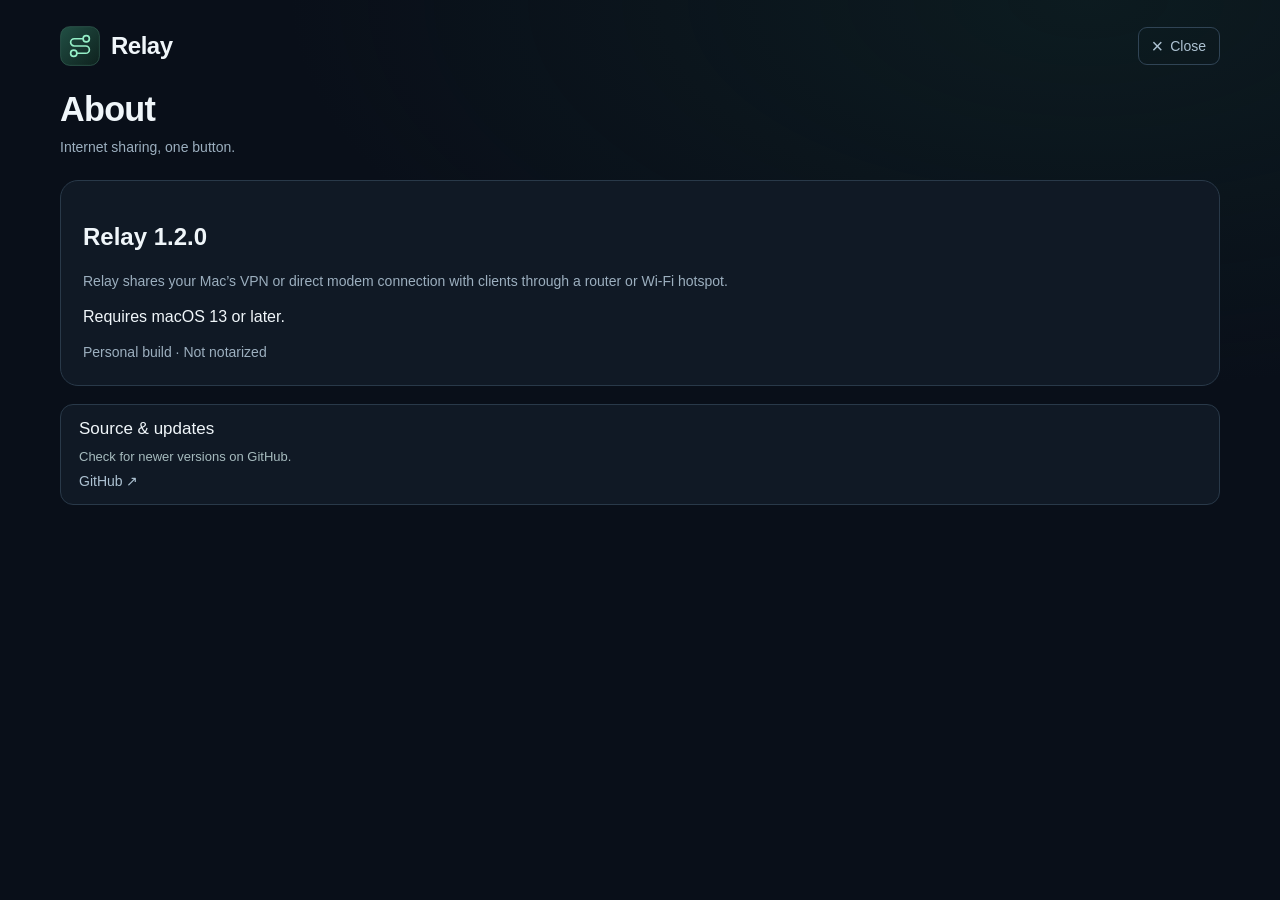
==== about.html @ 201c6f51 "Release Relay 1.2.0: Mac internet sharing with client controls" ====
<!doctype html><html lang="en" data-page-ready="false"><head><meta charset="utf-8"><meta name="viewport" content="width=device-width,initial-scale=1"><meta name="theme-color" content="#071220"><meta name="apple-mobile-web-app-capable" content="yes"><meta name="apple-mobile-web-app-title" content="Relay"><meta name="apple-mobile-web-app-status-bar-style" content="black-translucent"><link rel="apple-touch-icon" sizes="180x180" href="/apple-touch-icon.png"><link rel="manifest" href="/manifest.webmanifest"><title>Relay · About</title><link rel="icon" href="/favicon.svg"><link rel="stylesheet" href="/guide.css"><link rel="stylesheet" href="/fonts.css"><link rel="stylesheet" href="/shared.css"><script src="/i18n.js" defer></script><script src="/about.js" defer></script></head><body><main class="guide about"><header class="app-header"><div class="brand"><img src="/favicon.svg" alt="" width="40" height="40"><span>Relay</span></div><nav class="header-right"><a class="home-close" href="/" aria-label="Close and return to Home page"><span aria-hidden="true">×</span><span data-i18n="Close">Close</span></a></nav></header><div class="intro"><h1 data-i18n="About">About</h1><p data-i18n="Internet sharing, one button.">Internet sharing, one button.</p></div><section class="layout-card"><h2>Relay <span id="version">1.2.0</span></h2><p class="card-intro" data-i18n="Relay shares your Mac’s VPN or direct modem connection with clients through a router or Wi-Fi hotspot.">Relay shares your Mac’s VPN or direct modem connection with clients through a router or Wi-Fi hotspot.</p><p data-i18n="Requires macOS 13 or later.">Requires macOS 13 or later.</p><p class="card-intro" data-i18n="Personal build · Not notarized">Personal build · Not notarized</p></section><section class="help-details"><h2 data-i18n="Source & updates">Source & updates</h2><p data-i18n="Check for newer versions on GitHub.">Check for newer versions on GitHub.</p><a id="repository" target="_blank" rel="noopener noreferrer" hidden>GitHub ↗</a><p id="repository-missing" data-i18n="Repository link not configured yet.">Repository link not configured yet.</p></section></main></body></html>
---- guide.css ----
*{box-sizing:border-box}html,body{margin:0;min-height:100%;background:#090f19;color:#f0f6fa;font-family:-apple-system,BlinkMacSystemFont,"Segoe UI",Arial,sans-serif}body{background:radial-gradient(ellipse at 85% 0%,#13332d55,transparent 52%),#090f19}.guide{max-width:1220px;margin:auto;padding:clamp(18px,3vh,32px) 30px}header,header nav,.brand{display:flex;align-items:center}.brand{gap:10px;color:#f0f6fa;font-size:24px;font-weight:600}header{justify-content:space-between}header nav{gap:22px}a{color:#adc2d2;text-decoration:none;font-size:14px}.home{border:1px solid #304455;border-radius:9px;padding:8px 14px}a:hover{color:#fff}.intro{margin:22px 0}h1{font-size:clamp(26px,3.8vh,38px);font-weight:550;letter-spacing:-.7px;margin:0 0 8px}.intro p,.card-intro{margin:0;color:#9cafbf;line-height:1.5;font-size:14px}.guide-grid{display:grid;grid-template-columns:1fr 1fr;gap:20px}.layout-card{--accent:#8dbaff;background:#101925;border:1px solid #293949;border-radius:18px;padding:22px;display:flex;flex-direction:column}.hotspot-card{--accent:#74edbf}.card-heading{display:flex;align-items:center;gap:12px;margin-bottom:10px}.layout-number{color:var(--accent);border:1px solid #344d5e;border-radius:9px;padding:5px 9px;font-size:12px;font-weight:600}.card-heading h2{margin:0;font-weight:550;font-size:23px}.diagram{display:flex;align-items:center;margin:23px 0 18px;min-height:86px;direction:ltr}.diagram-node{flex:1;min-width:0;display:flex;flex-direction:column;align-items:center;gap:9px;color:#d5e3eb;font-size:12px}.diagram-node svg{width:32px;height:32px;color:var(--accent)}.diagram-link{flex:1;min-width:0;display:flex;flex-direction:column;align-items:center;gap:8px;margin-top:-21px}.diagram-link span{text-align:center;color:#94aabc;font-size:10px;line-height:1.4;min-height:27px;display:flex;align-items:flex-end}.diagram-link i{display:block;height:1px;width:100%;position:relative;background:var(--accent);opacity:.65}.diagram-link i:after{content:"";position:absolute;right:0;top:-3px;width:6px;height:6px;border-right:1px solid var(--accent);border-top:1px solid var(--accent);transform:rotate(45deg)}ol{padding-inline-start:20px;margin:0 0 18px;color:#b9cbd7;font-size:13px;line-height:1.6}li+li{margin-top:7px}.choice{margin-top:auto;display:flex;gap:7px;flex-wrap:wrap;padding-top:14px;border-top:1px solid #263746;font-size:12px;line-height:1.5;color:var(--accent)}.choice strong{color:#91a6b6;font-weight:400}.mode-note{margin-top:18px;border:1px solid #253b37;border-radius:13px;padding:14px 18px;background:#0e201c}.mode-note strong{font-size:14px;color:#a6e1c9;font-weight:500}.mode-note p{margin:6px 0 0;color:#a6bbbe;font-size:13px;line-height:1.5}footer{display:flex;justify-content:space-between;align-items:center;gap:20px;margin-top:16px}footer p{color:#879eaf;font-size:12px;line-height:1.5;margin:0}.settings-link{font-size:12px;white-space:nowrap;border-bottom:1px solid #42625a;padding-bottom:3px}*:focus-visible{outline:2px solid #8dbaff;outline-offset:4px}html[dir=rtl] .intro h1{letter-spacing:0}html[dir=rtl] .diagram{direction:rtl}html[dir=rtl] .diagram-link i:after{right:auto;left:0;transform:rotate(-135deg)}@media(max-width:720px){.guide{padding:22px 20px}.guide-grid{grid-template-columns:1fr}.layout-card{padding:20px}.intro{margin:24px 0}header nav{gap:14px}footer{align-items:flex-start;flex-direction:column;gap:10px}}@media(max-height:650px) and (min-width:721px){.guide{padding-top:16px;padding-bottom:16px}.intro{margin:16px 0}.layout-card{padding:17px}.diagram{margin:14px 0 10px;min-height:70px}ol{font-size:12px;line-height:1.5;margin-bottom:12px}li+li{margin-top:5px}.mode-note{margin-top:13px;padding:11px 16px}footer{margin-top:12px}}

.home{display:flex;align-items:center;gap:7px}.home>span:first-child{font-size:19px;line-height:1}

header{direction:ltr}

@media(min-width:721px){html[dir=rtl] .intro{margin:18px 0}html[dir=rtl] .diagram{margin:18px 0 12px}html[dir=rtl] .layout-card{padding:20px}html[dir=rtl] .mode-note{margin-top:14px}}
---- fonts.css ----
@font-face{font-family:Vazirmatn;src:url('/fonts/Vazirmatn-Regular.woff2') format('woff2');font-weight:400;font-style:normal;font-display:swap}
@font-face{font-family:Vazirmatn;src:url('/fonts/Vazirmatn-Medium.woff2') format('woff2');font-weight:500;font-style:normal;font-display:swap}
@font-face{font-family:Vazirmatn;src:url('/fonts/Vazirmatn-SemiBold.woff2') format('woff2');font-weight:600;font-style:normal;font-display:swap}
@font-face{font-family:Vazirmatn;src:url('/fonts/Vazirmatn-Bold.woff2') format('woff2');font-weight:700;font-style:normal;font-display:swap}
html[lang=fa] body{font-family:Vazirmatn,Tahoma,Arial,sans-serif}
---- shared.css ----
html[data-page-ready=false] body{visibility:hidden}main>header.app-header{height:44px;min-height:44px;display:flex;align-items:center;justify-content:space-between;gap:18px;direction:ltr;font-size:24px;font-weight:600;margin-bottom:18px}main>header.app-header .brand{display:flex;align-items:center;gap:11px;font-size:24px;font-weight:600;letter-spacing:-.5px;color:#f0f6fa}main>header.app-header .brand img{width:40px;height:40px}main>header.app-header .header-right{display:flex;align-items:center;gap:20px;margin:0}main>header.app-header a{font-size:14px;font-weight:400;color:#adc2d2;letter-spacing:0}main>header.app-header .home-close{display:flex;align-items:center;gap:7px;border:1px solid #304455;border-radius:9px;padding:8px 13px;margin:0}main>header.app-header .home-close>span:first-child{font-size:20px;line-height:1}main>header.app-header a:hover{color:#fff}.settings,.guide,.about{padding:24px 30px}main#screen{padding-top:24px;padding-left:30px;padding-right:30px}#screen>header.app-header{margin-bottom:0}.label-with-help{display:flex;align-items:center;gap:8px}.info-link{display:inline-grid;place-items:center;width:18px;height:18px;flex:none;border:1px solid #587285;border-radius:50%;font:12px Georgia,serif;color:#b5cede}.network-loading{display:flex;align-items:center;gap:8px;color:#8dbaff;font-size:13px;margin-top:14px}.authorization-note{color:#f6d18e;background:#f6d18e0b;border:1px solid #f6d18e33;border-radius:10px;padding:10px 12px;font-size:12px;line-height:1.5;margin:12px 0 0}.settings #message.network-error{color:#ff9f9f;background:#ff6e6e0b;border:1px solid #ff6e6e44;border-radius:10px;padding:10px 12px}.settings-card[aria-busy=true]{border-color:#4d6880}.settings-card[aria-busy=true] .fields{opacity:.55}.help-details{background:#101925;border:1px solid #293949;border-radius:13px;padding:14px 18px;margin-top:18px}.help-details h2{font-size:17px;margin:0 0 8px;font-weight:500}.help-details p{font-size:13px;line-height:1.5;color:#a6bbbe;margin:6px 0}main#screen{position:relative;isolation:isolate}.ambient-glow{position:absolute;inset:0;z-index:-1;pointer-events:none;overflow:hidden}.ambient-glow i{position:absolute;inset:0;opacity:0;transition:opacity .8s ease}.glow-direct{background:radial-gradient(ellipse at 50% 44%,#4276cb40 0%,#4276cb1a 27%,#4276cb04 52%,transparent 72%)}.glow-vpn{background:radial-gradient(ellipse at 50% 44%,#4fffb84d 0%,#4fffb81c 28%,#4fffb804 54%,transparent 74%)}.glow-transition{background:radial-gradient(ellipse at 50% 44%,#f6d18e40 0%,#f6d18e17 30%,transparent 70%)}#screen[data-state=direct] .glow-direct,#screen[data-state=vpn] .glow-vpn,#screen[data-state=switching] .glow-transition,#screen[data-state=checking] .glow-transition{opacity:1}#screen[data-state=switching] .glow-transition{animation:halo-pulse 1.8s ease-in-out infinite}.ambient-glow .glow-ripple{inset:16% 0 22%;background:radial-gradient(ellipse,var(--glow),transparent 65%)}#screen.pressed .glow-ripple{animation:halo-wave .8s ease-out}#screen.arrived .glow-ripple{animation:halo-wave 1s ease-out}@keyframes halo-pulse{50%{opacity:.5}}@keyframes halo-wave{0%{opacity:.2;transform:scale(.35)}45%{opacity:1}100%{opacity:0;transform:scale(1.5)}}@media(max-width:600px){main>header.app-header .header-right{gap:13px}main>header.app-header a{font-size:12px}.settings,.guide,.about{padding:20px}main#screen{padding-left:20px;padding-right:20px}}@media(prefers-reduced-motion:reduce){.ambient-glow i{transition:none}.ambient-glow .glow-ripple,#screen[data-state=switching] .glow-transition{animation:none!important}}
.dialog-backdrop{position:fixed;inset:0;z-index:100;display:flex;align-items:center;justify-content:center;background:rgba(3,9,18,.8);backdrop-filter:blur(12px);padding:24px}.dialog-backdrop[hidden]{display:none}.unsaved-dialog{width:min(520px,100%);background:#101e30;border:1px solid #314661;border-radius:24px;padding:30px;box-shadow:0 24px 90px #0009}.unsaved-dialog h2{font-size:24px;margin:0 0 12px}.unsaved-dialog p{color:#acbfd3;line-height:1.6}.dialog-actions{display:flex;flex-wrap:wrap;gap:10px;margin-top:24px}.dialog-actions button{padding:12px 16px;border-radius:12px;border:1px solid #395675;background:#1a3049;color:#eef6ff;font:inherit;cursor:pointer}.dialog-actions button:first-child{background:#397be9;border-color:#397be9}.dialog-actions button:disabled{opacity:.5}.dialog-actions button:focus-visible{outline:3px solid #8dbaff;outline-offset:3px}
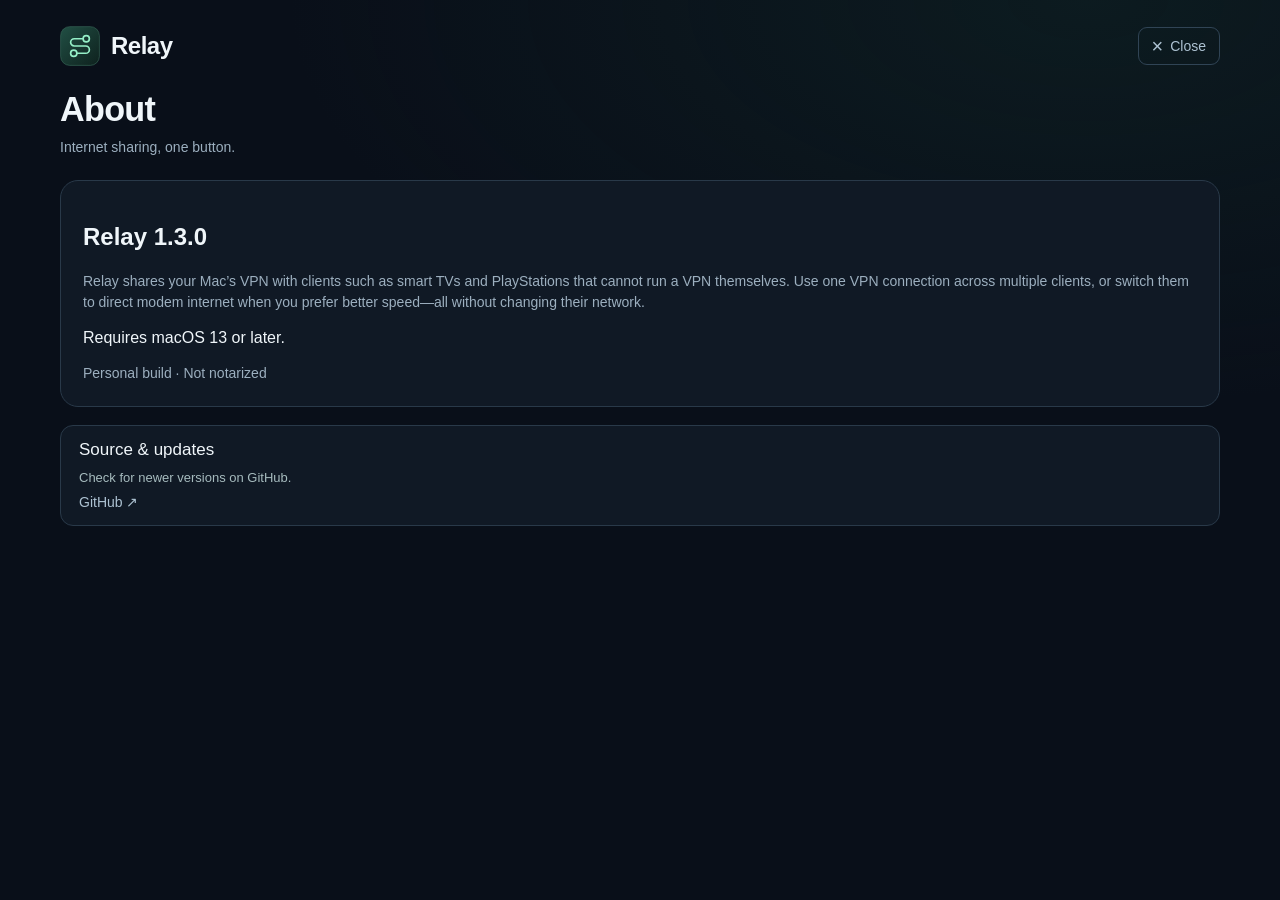
==== commit 479504c1: "Release Relay 1.3.0 with dynamic VPN discovery" ====
--- a/about.html
+++ b/about.html
@@ -1 +1 @@
-<!doctype html><html lang="en" data-page-ready="false"><head><meta charset="utf-8"><meta name="viewport" content="width=device-width,initial-scale=1"><meta name="theme-color" content="#071220"><meta name="apple-mobile-web-app-capable" content="yes"><meta name="apple-mobile-web-app-title" content="Relay"><meta name="apple-mobile-web-app-status-bar-style" content="black-translucent"><link rel="apple-touch-icon" sizes="180x180" href="/apple-touch-icon.png"><link rel="manifest" href="/manifest.webmanifest"><title>Relay · About</title><link rel="icon" href="/favicon.svg"><link rel="stylesheet" href="/guide.css"><link rel="stylesheet" href="/fonts.css"><link rel="stylesheet" href="/shared.css"><script src="/i18n.js" defer></script><script src="/about.js" defer></script></head><body><main class="guide about"><header class="app-header"><div class="brand"><img src="/favicon.svg" alt="" width="40" height="40"><span>Relay</span></div><nav class="header-right"><a class="home-close" href="/" aria-label="Close and return to Home page"><span aria-hidden="true">×</span><span data-i18n="Close">Close</span></a></nav></header><div class="intro"><h1 data-i18n="About">About</h1><p data-i18n="Internet sharing, one button.">Internet sharing, one button.</p></div><section class="layout-card"><h2>Relay <span id="version">1.2.0</span></h2><p class="card-intro" data-i18n="Relay shares your Mac’s VPN or direct modem connection with clients through a router or Wi-Fi hotspot.">Relay shares your Mac’s VPN or direct modem connection with clients through a router or Wi-Fi hotspot.</p><p data-i18n="Requires macOS 13 or later.">Requires macOS 13 or later.</p><p class="card-intro" data-i18n="Personal build · Not notarized">Personal build · Not notarized</p></section><section class="help-details"><h2 data-i18n="Source & updates">Source & updates</h2><p data-i18n="Check for newer versions on GitHub.">Check for newer versions on GitHub.</p><a id="repository" target="_blank" rel="noopener noreferrer" hidden>GitHub ↗</a><p id="repository-missing" data-i18n="Repository link not configured yet.">Repository link not configured yet.</p></section></main></body></html>+<!doctype html><html lang="en" data-page-ready="false"><head><meta charset="utf-8"><meta name="viewport" content="width=device-width,initial-scale=1"><meta name="theme-color" content="#071220"><meta name="apple-mobile-web-app-capable" content="yes"><meta name="apple-mobile-web-app-title" content="Relay"><meta name="apple-mobile-web-app-status-bar-style" content="black-translucent"><link rel="apple-touch-icon" sizes="180x180" href="/apple-touch-icon.png"><link rel="manifest" href="/manifest.webmanifest"><title>Relay · About</title><link rel="icon" href="/favicon.svg"><link rel="stylesheet" href="/guide.css"><link rel="stylesheet" href="/fonts.css"><link rel="stylesheet" href="/shared.css"><script src="/i18n.js" defer></script><script src="/about.js" defer></script></head><body><main class="guide about"><header class="app-header"><div class="brand"><img src="/favicon.svg" alt="" width="40" height="40"><span>Relay</span></div><nav class="header-right"><a class="home-close" href="/" aria-label="Close and return to Home page"><span aria-hidden="true">×</span><span data-i18n="Close">Close</span></a></nav></header><div class="intro"><h1 data-i18n="About">About</h1><p data-i18n="Internet sharing, one button.">Internet sharing, one button.</p></div><section class="layout-card"><h2>Relay <span id="version">1.3.0</span></h2><p class="card-intro" data-i18n="Relay shares your Mac’s VPN with clients such as smart TVs and PlayStations that cannot run a VPN themselves. Use one VPN connection across multiple clients, or switch them to direct modem internet when you prefer better speed—all without changing their network.">Relay shares your Mac’s VPN with clients such as smart TVs and PlayStations that cannot run a VPN themselves. Use one VPN connection across multiple clients, or switch them to direct modem internet when you prefer better speed—all without changing their network.</p><p data-i18n="Requires macOS 13 or later.">Requires macOS 13 or later.</p><p class="card-intro" data-i18n="Personal build · Not notarized">Personal build · Not notarized</p></section><section class="help-details"><h2 data-i18n="Source & updates">Source & updates</h2><p data-i18n="Check for newer versions on GitHub.">Check for newer versions on GitHub.</p><a id="repository" target="_blank" rel="noopener noreferrer" hidden>GitHub ↗</a><p id="repository-missing" data-i18n="Repository link not configured yet.">Repository link not configured yet.</p></section></main></body></html>
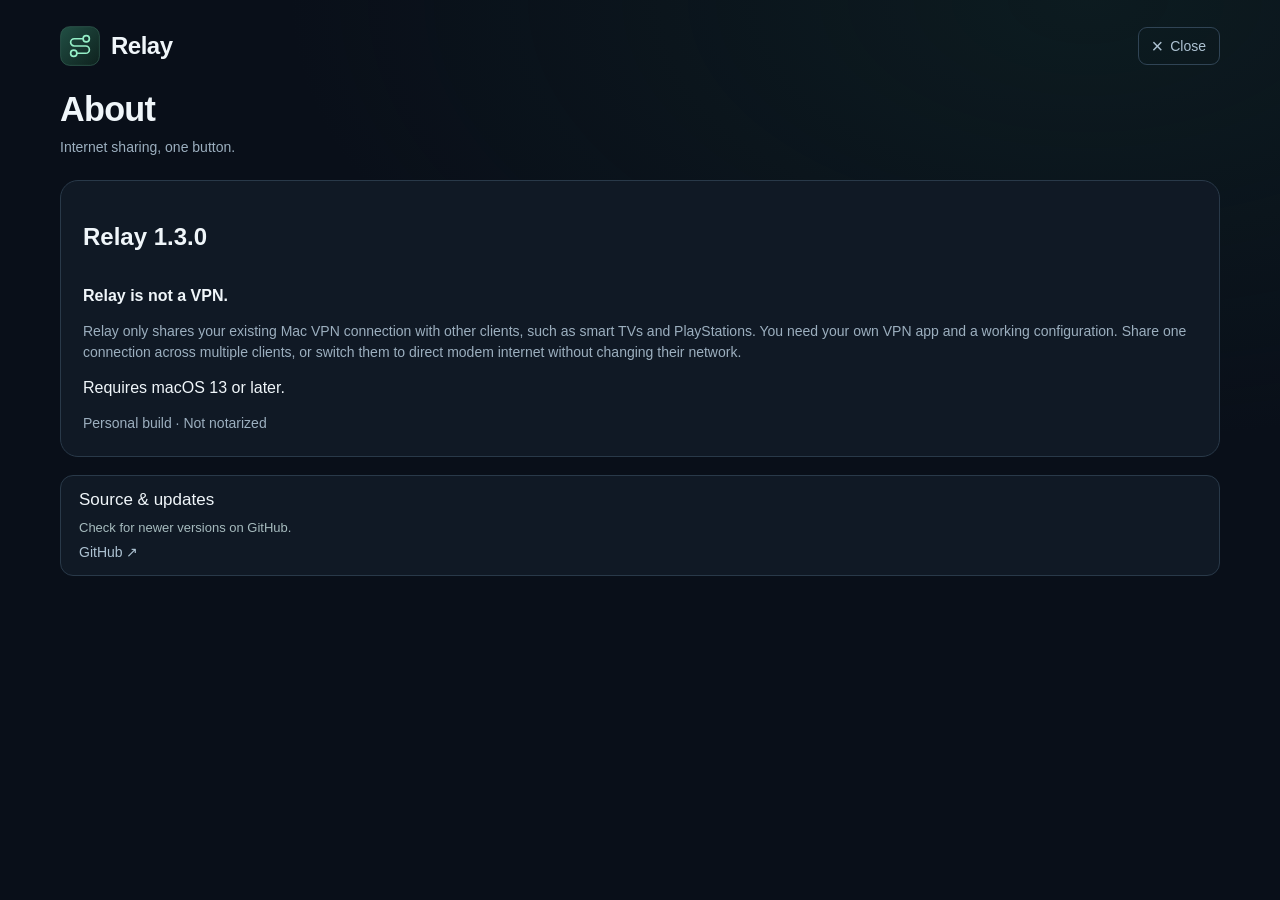
==== commit 41a9a641: "Clarify that Relay shares an existing VPN connection" ====
--- a/about.html
+++ b/about.html
@@ -1 +1 @@
-<!doctype html><html lang="en" data-page-ready="false"><head><meta charset="utf-8"><meta name="viewport" content="width=device-width,initial-scale=1"><meta name="theme-color" content="#071220"><meta name="apple-mobile-web-app-capable" content="yes"><meta name="apple-mobile-web-app-title" content="Relay"><meta name="apple-mobile-web-app-status-bar-style" content="black-translucent"><link rel="apple-touch-icon" sizes="180x180" href="/apple-touch-icon.png"><link rel="manifest" href="/manifest.webmanifest"><title>Relay · About</title><link rel="icon" href="/favicon.svg"><link rel="stylesheet" href="/guide.css"><link rel="stylesheet" href="/fonts.css"><link rel="stylesheet" href="/shared.css"><script src="/i18n.js" defer></script><script src="/about.js" defer></script></head><body><main class="guide about"><header class="app-header"><div class="brand"><img src="/favicon.svg" alt="" width="40" height="40"><span>Relay</span></div><nav class="header-right"><a class="home-close" href="/" aria-label="Close and return to Home page"><span aria-hidden="true">×</span><span data-i18n="Close">Close</span></a></nav></header><div class="intro"><h1 data-i18n="About">About</h1><p data-i18n="Internet sharing, one button.">Internet sharing, one button.</p></div><section class="layout-card"><h2>Relay <span id="version">1.3.0</span></h2><p class="card-intro" data-i18n="Relay shares your Mac’s VPN with clients such as smart TVs and PlayStations that cannot run a VPN themselves. Use one VPN connection across multiple clients, or switch them to direct modem internet when you prefer better speed—all without changing their network.">Relay shares your Mac’s VPN with clients such as smart TVs and PlayStations that cannot run a VPN themselves. Use one VPN connection across multiple clients, or switch them to direct modem internet when you prefer better speed—all without changing their network.</p><p data-i18n="Requires macOS 13 or later.">Requires macOS 13 or later.</p><p class="card-intro" data-i18n="Personal build · Not notarized">Personal build · Not notarized</p></section><section class="help-details"><h2 data-i18n="Source & updates">Source & updates</h2><p data-i18n="Check for newer versions on GitHub.">Check for newer versions on GitHub.</p><a id="repository" target="_blank" rel="noopener noreferrer" hidden>GitHub ↗</a><p id="repository-missing" data-i18n="Repository link not configured yet.">Repository link not configured yet.</p></section></main></body></html>+<!doctype html><html lang="en" data-page-ready="false"><head><meta charset="utf-8"><meta name="viewport" content="width=device-width,initial-scale=1"><meta name="theme-color" content="#071220"><meta name="apple-mobile-web-app-capable" content="yes"><meta name="apple-mobile-web-app-title" content="Relay"><meta name="apple-mobile-web-app-status-bar-style" content="black-translucent"><link rel="apple-touch-icon" sizes="180x180" href="/apple-touch-icon.png"><link rel="manifest" href="/manifest.webmanifest"><title>Relay · About</title><link rel="icon" href="/favicon.svg"><link rel="stylesheet" href="/guide.css"><link rel="stylesheet" href="/fonts.css"><link rel="stylesheet" href="/shared.css"><script src="/i18n.js" defer></script><script src="/about.js" defer></script></head><body><main class="guide about"><header class="app-header"><div class="brand"><img src="/favicon.svg" alt="" width="40" height="40"><span>Relay</span></div><nav class="header-right"><a class="home-close" href="/" aria-label="Close and return to Home page"><span aria-hidden="true">×</span><span data-i18n="Close">Close</span></a></nav></header><div class="intro"><h1 data-i18n="About">About</h1><p data-i18n="Internet sharing, one button.">Internet sharing, one button.</p></div><section class="layout-card"><h2>Relay <span id="version">1.3.0</span></h2><p><strong data-i18n="Relay is not a VPN.">Relay is not a VPN.</strong></p><p class="card-intro" data-i18n="Relay only shares your existing Mac VPN connection with other clients, such as smart TVs and PlayStations. You need your own VPN app and a working configuration. Share one connection across multiple clients, or switch them to direct modem internet without changing their network.">Relay only shares your existing Mac VPN connection with other clients, such as smart TVs and PlayStations. You need your own VPN app and a working configuration. Share one connection across multiple clients, or switch them to direct modem internet without changing their network.</p><p data-i18n="Requires macOS 13 or later.">Requires macOS 13 or later.</p><p class="card-intro" data-i18n="Personal build · Not notarized">Personal build · Not notarized</p></section><section class="help-details"><h2 data-i18n="Source & updates">Source & updates</h2><p data-i18n="Check for newer versions on GitHub.">Check for newer versions on GitHub.</p><a id="repository" target="_blank" rel="noopener noreferrer" hidden>GitHub ↗</a><p id="repository-missing" data-i18n="Repository link not configured yet.">Repository link not configured yet.</p></section></main></body></html>
